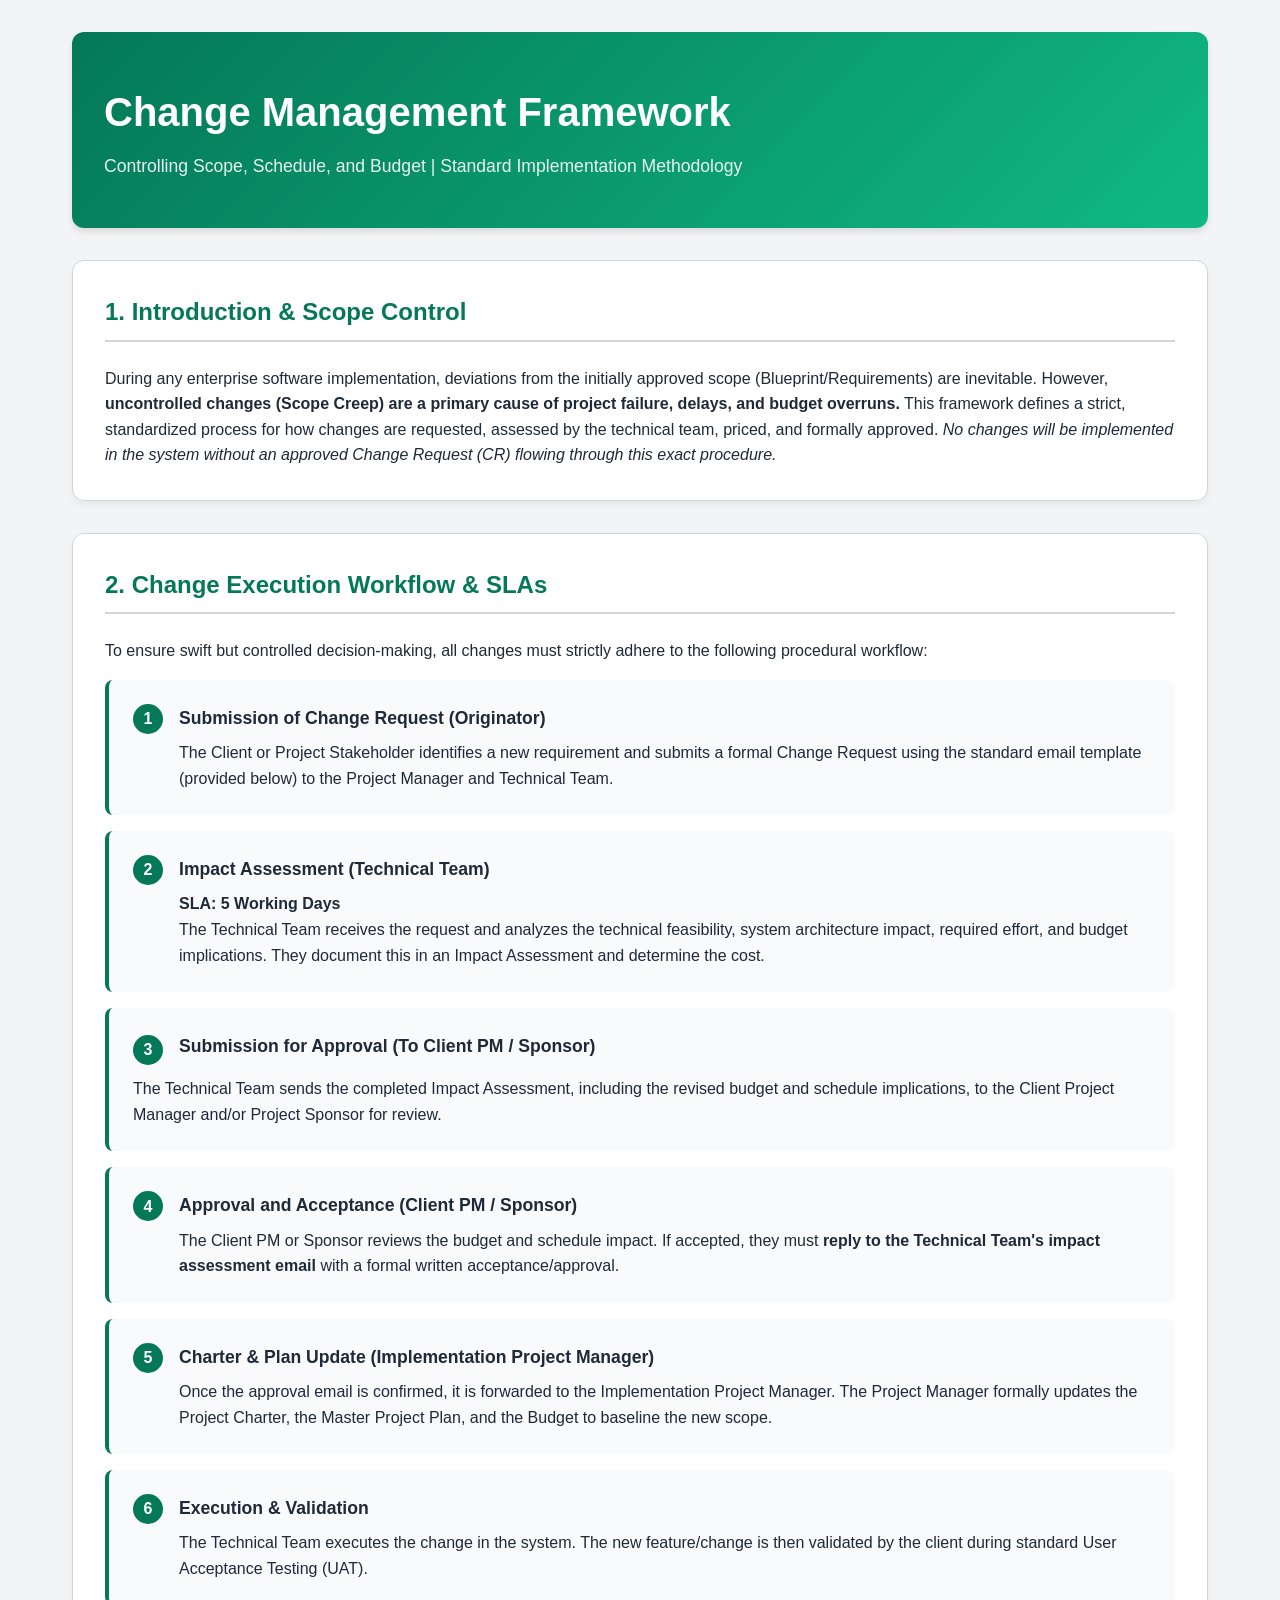
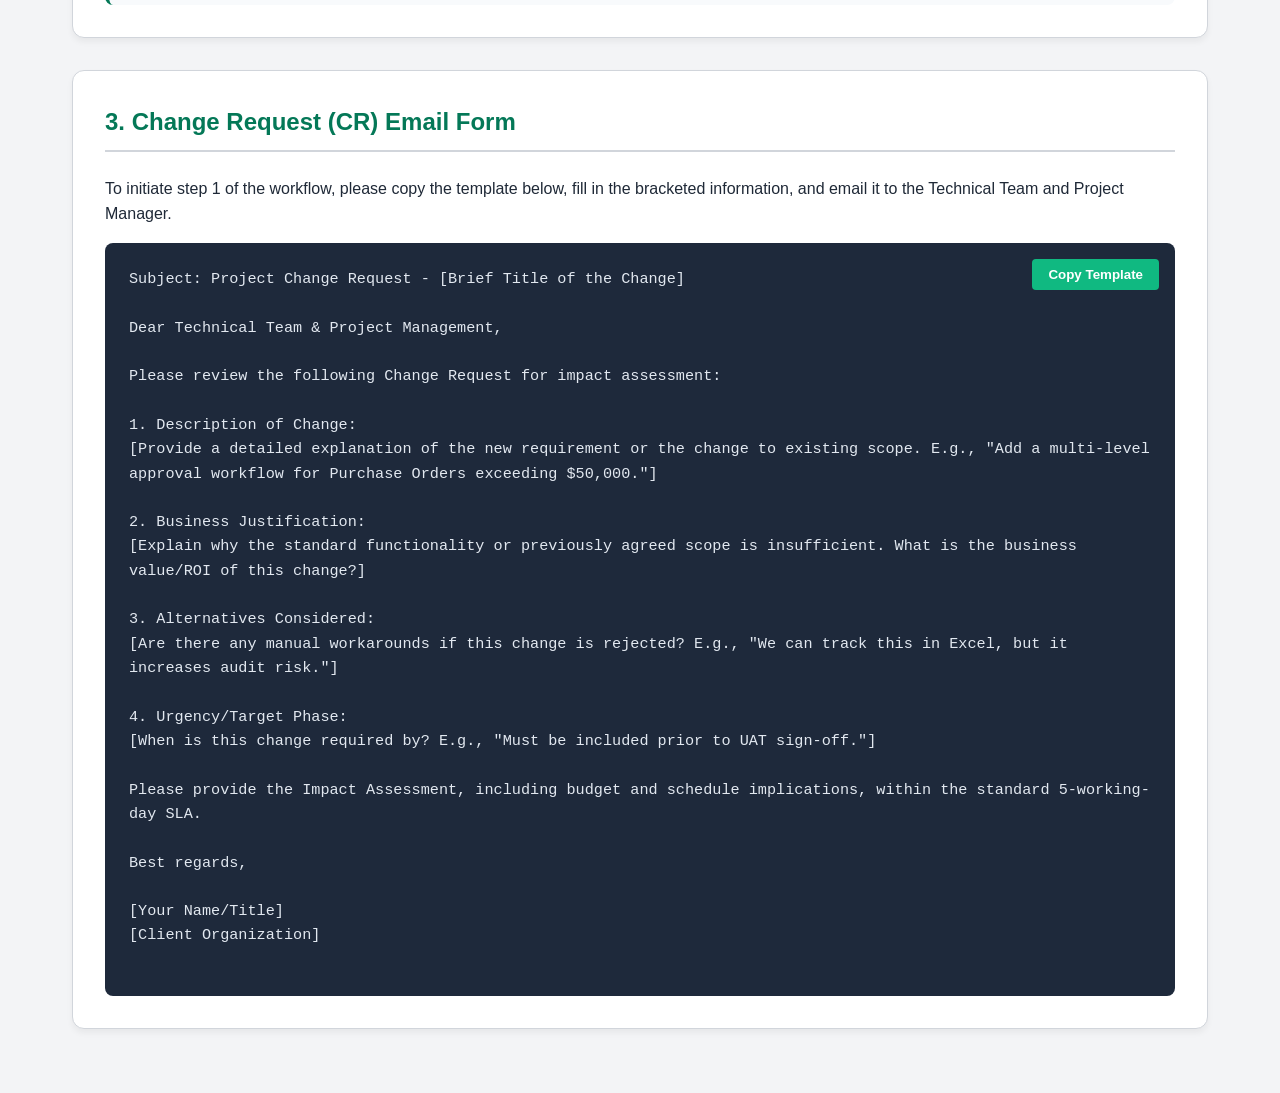
==== change_management_framework.html @ 9e9bbd70 "Add three implementation management framework HTML files" ====
<!DOCTYPE html>
<html lang="en">
<head>
    <meta charset="UTF-8">
    <meta name="viewport" content="width=device-width, initial-scale=1.0">
    <title>Change Management Framework | Implementation Methodology</title>
    <style>
        :root {
            --primary: #047857; /* Emerald 700 */
            --secondary: #10b981; /* Emerald 500 */
            --dark: #1f2937;
            --light: #f9fafb;
            --border: #d1d5db;
            --bg-main: #f3f4f6;
        }

        * { margin: 0; padding: 0; box-sizing: border-box; font-family: 'Inter', sans-serif; }
        body { background-color: var(--bg-main); color: var(--dark); line-height: 1.6; }
        .container { max-width: 1200px; margin: 0 auto; padding: 2rem; }
        
        header { background: linear-gradient(135deg, var(--primary), var(--secondary)); color: white; padding: 3rem 2rem; border-radius: 12px; margin-bottom: 2rem; box-shadow: 0 4px 6px rgba(0,0,0,0.1); }
        header h1 { font-size: 2.5rem; margin-bottom: 0.5rem; }
        header p { font-size: 1.1rem; opacity: 0.9; }

        .card { background: white; border-radius: 12px; padding: 2rem; margin-bottom: 2rem; border: 1px solid var(--border); box-shadow: 0 4px 6px rgba(0,0,0,0.05); }
        .card h2 { color: var(--primary); border-bottom: 2px solid var(--border); padding-bottom: 0.5rem; margin-bottom: 1.5rem; }

        .workflow { display: flex; flex-direction: column; gap: 1rem; margin-top: 1rem; }
        .step { display: flex; align-items: flex-start; background: #f8fafc; padding: 1.5rem; border-radius: 8px; border-left: 4px solid var(--primary); }
        .step-number { background: var(--primary); color: white; width: 30px; height: 30px; border-radius: 50%; display: flex; align-items: center; justify-content: center; font-weight: bold; flex-shrink: 0; margin-right: 1rem; }
        .step-content h3 { margin-bottom: 0.5rem; color: var(--dark); font-size: 1.1rem; }

        .email-template-container { background: #1e293b; color: #e2e8f0; padding: 1.5rem; border-radius: 8px; position: relative; margin-top: 1rem; }
        .email-template-container pre { white-space: pre-wrap; font-family: 'Courier New', Courier, monospace; font-size: 0.95rem; }
        .copy-btn { position: absolute; top: 1rem; right: 1rem; background: var(--secondary); color: white; border: none; padding: 0.5rem 1rem; border-radius: 4px; cursor: pointer; font-weight: bold; transition: background 0.3s; }
        .copy-btn:hover { background: var(--primary); }

        @media (max-width: 768px) {
            .step { flex-direction: column; }
            .step-number { margin-bottom: 1rem; }
        }

        @media print { body { background: white; } header { background: white; color: black; border-bottom: 2px solid black; box-shadow: none;} .card { box-shadow: none; border: none; break-inside: avoid; } .copy-btn { display: none; } .email-template-container { background: #f8fafc; color: black; border: 1px solid black; } }
    </style>
</head>
<body>
    <div class="container">
        <header>
            <h1>Change Management Framework</h1>
            <p>Controlling Scope, Schedule, and Budget | Standard Implementation Methodology</p>
        </header>

        <div class="card">
            <h2>1. Introduction & Scope Control</h2>
            <p>During any enterprise software implementation, deviations from the initially approved scope (Blueprint/Requirements) are inevitable. However, <strong>uncontrolled changes (Scope Creep) are a primary cause of project failure, delays, and budget overruns.</strong> This framework defines a strict, standardized process for how changes are requested, assessed by the technical team, priced, and formally approved. <em>No changes will be implemented in the system without an approved Change Request (CR) flowing through this exact procedure.</em></p>
        </div>

        <div class="card">
            <h2>2. Change Execution Workflow & SLAs</h2>
            <p>To ensure swift but controlled decision-making, all changes must strictly adhere to the following procedural workflow:</p>
            
            <div class="workflow">
                <div class="step">
                    <div class="step-number">1</div>
                    <div class="step-content">
                        <h3>Submission of Change Request (Originator)</h3>
                        <p>The Client or Project Stakeholder identifies a new requirement and submits a formal Change Request using the standard email template (provided below) to the Project Manager and Technical Team.</p>
                    </div>
                </div>
                <div class="step">
                    <div class="step-number">2</div>
                    <div class="step-content">
                        <h3>Impact Assessment (Technical Team)</h3>
                        <p><strong>SLA: 5 Working Days</strong><br>The Technical Team receives the request and analyzes the technical feasibility, system architecture impact, required effort, and budget implications. They document this in an Impact Assessment and determine the cost.</p>
                    </div>
                </div>
                <div class="step">
                    <div class="step-content">
                        <div style="display: flex; align-items: center; margin-bottom: 0.5rem;">
                            <div class="step-number" style="margin-right: 1rem;">3</div>
                            <h3>Submission for Approval (To Client PM / Sponsor)</h3>
                        </div>
                        <p>The Technical Team sends the completed Impact Assessment, including the revised budget and schedule implications, to the Client Project Manager and/or Project Sponsor for review.</p>
                    </div>
                </div>
                <div class="step">
                    <div class="step-number">4</div>
                    <div class="step-content">
                        <h3>Approval and Acceptance (Client PM / Sponsor)</h3>
                        <p>The Client PM or Sponsor reviews the budget and schedule impact. If accepted, they must <strong>reply to the Technical Team's impact assessment email</strong> with a formal written acceptance/approval.</p>
                    </div>
                </div>
                <div class="step">
                    <div class="step-number">5</div>
                    <div class="step-content">
                        <h3>Charter & Plan Update (Implementation Project Manager)</h3>
                        <p>Once the approval email is confirmed, it is forwarded to the Implementation Project Manager. The Project Manager formally updates the Project Charter, the Master Project Plan, and the Budget to baseline the new scope.</p>
                    </div>
                </div>
                <div class="step">
                    <div class="step-number">6</div>
                    <div class="step-content">
                        <h3>Execution & Validation</h3>
                        <p>The Technical Team executes the change in the system. The new feature/change is then validated by the client during standard User Acceptance Testing (UAT).</p>
                    </div>
                </div>
            </div>
        </div>

        <div class="card">
            <h2>3. Change Request (CR) Email Form</h2>
            <p>To initiate step 1 of the workflow, please copy the template below, fill in the bracketed information, and email it to the Technical Team and Project Manager.</p>
            
            <div class="email-template-container">
                <button class="copy-btn" onclick="copyTemplate()">Copy Template</button>
                <pre id="email-template">Subject: Project Change Request - [Brief Title of the Change]

Dear Technical Team & Project Management,

Please review the following Change Request for impact assessment:

1. Description of Change:
[Provide a detailed explanation of the new requirement or the change to existing scope. E.g., "Add a multi-level approval workflow for Purchase Orders exceeding $50,000."]

2. Business Justification:
[Explain why the standard functionality or previously agreed scope is insufficient. What is the business value/ROI of this change?]

3. Alternatives Considered:
[Are there any manual workarounds if this change is rejected? E.g., "We can track this in Excel, but it increases audit risk."]

4. Urgency/Target Phase:
[When is this change required by? E.g., "Must be included prior to UAT sign-off."]

Please provide the Impact Assessment, including budget and schedule implications, within the standard 5-working-day SLA.

Best regards,

[Your Name/Title]
[Client Organization]
                </pre>
            </div>
        </div>

    </div>

    <script>
        function copyTemplate() {
            const templateText = document.getElementById('email-template').innerText;
            
            // Create a temporary textarea to execute the copy command
            const textArea = document.createElement("textarea");
            textArea.value = templateText;
            document.body.appendChild(textArea);
            textArea.select();
            
            try {
                document.execCommand('copy');
                const btn = document.querySelector('.copy-btn');
                btn.innerText = 'Copied!';
                btn.style.backgroundColor = '#059669'; // Darker emerald
                setTimeout(() => {
                    btn.innerText = 'Copy Template';
                    btn.style.backgroundColor = 'var(--secondary)';
                }, 2000);
            } catch (err) {
                console.error('Failed to copy text', err);
            }
            
            document.body.removeChild(textArea);
        }
    </script>
</body>
</html>
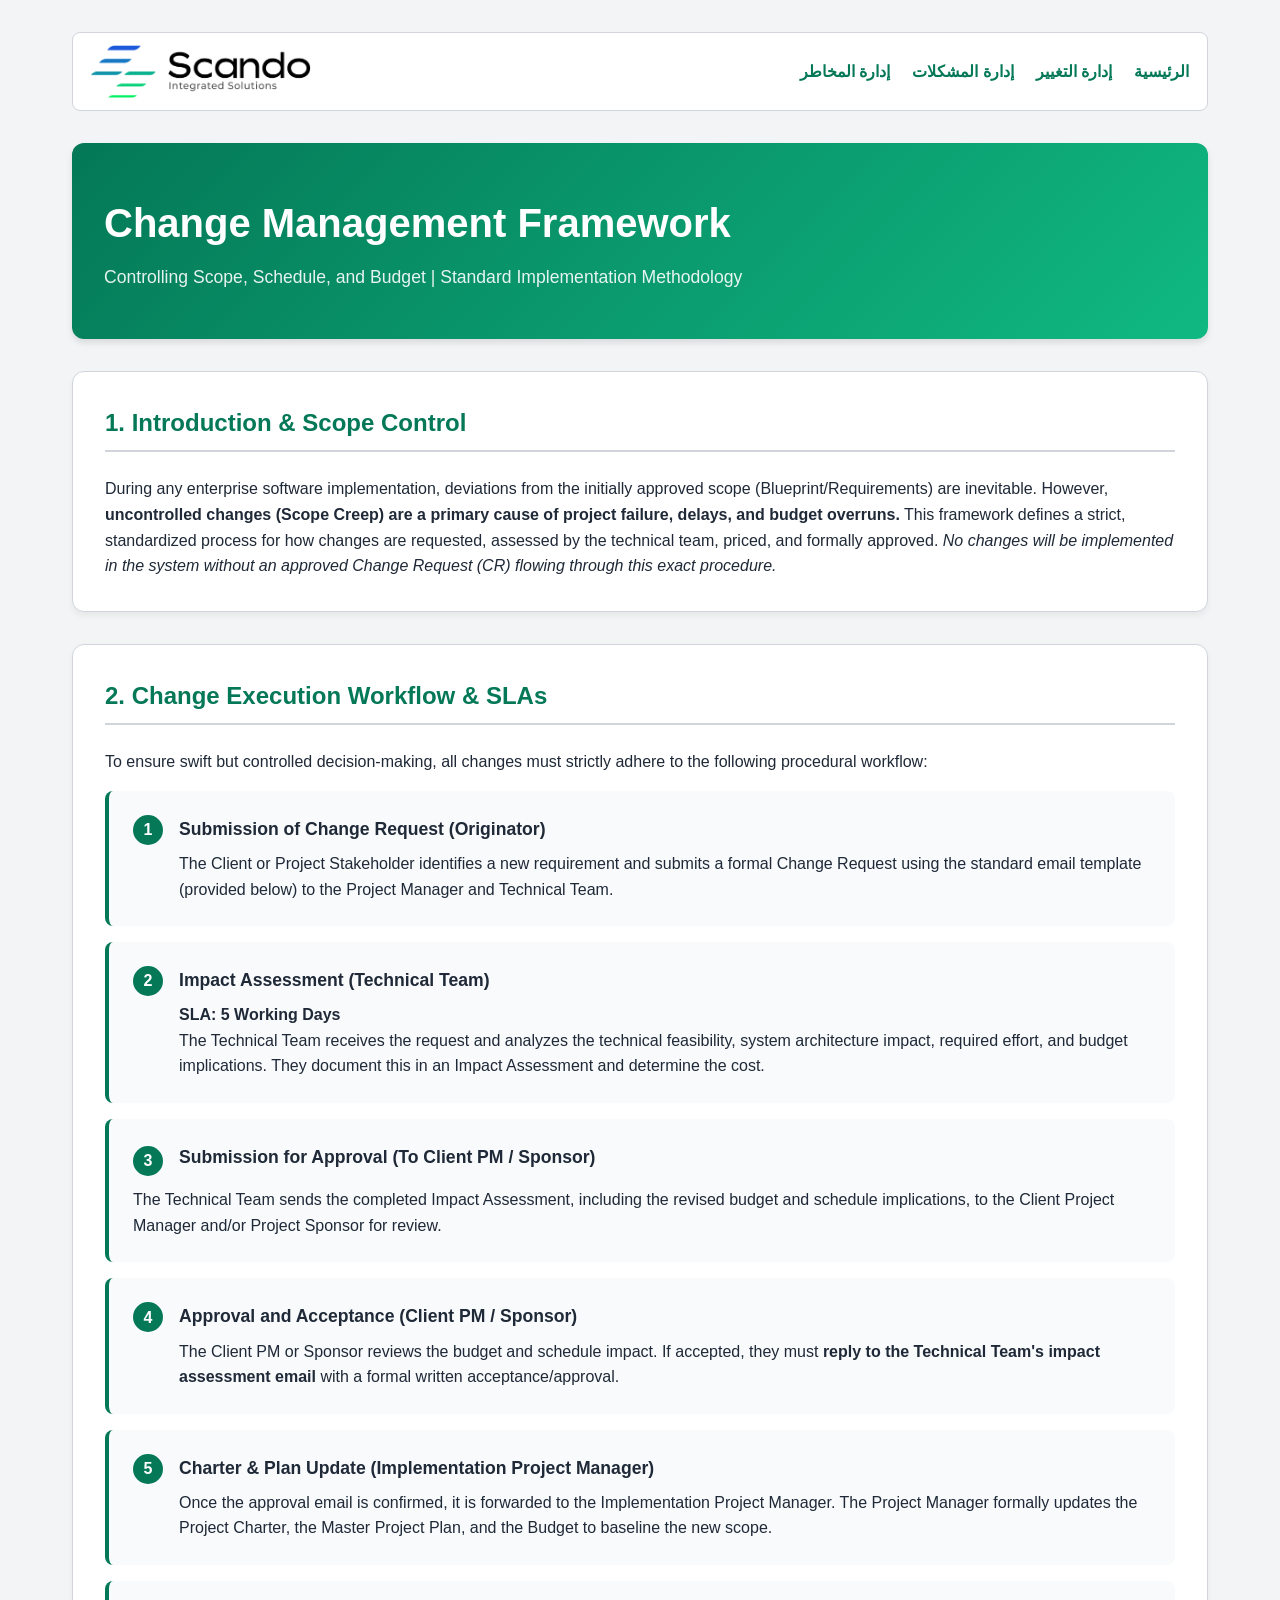
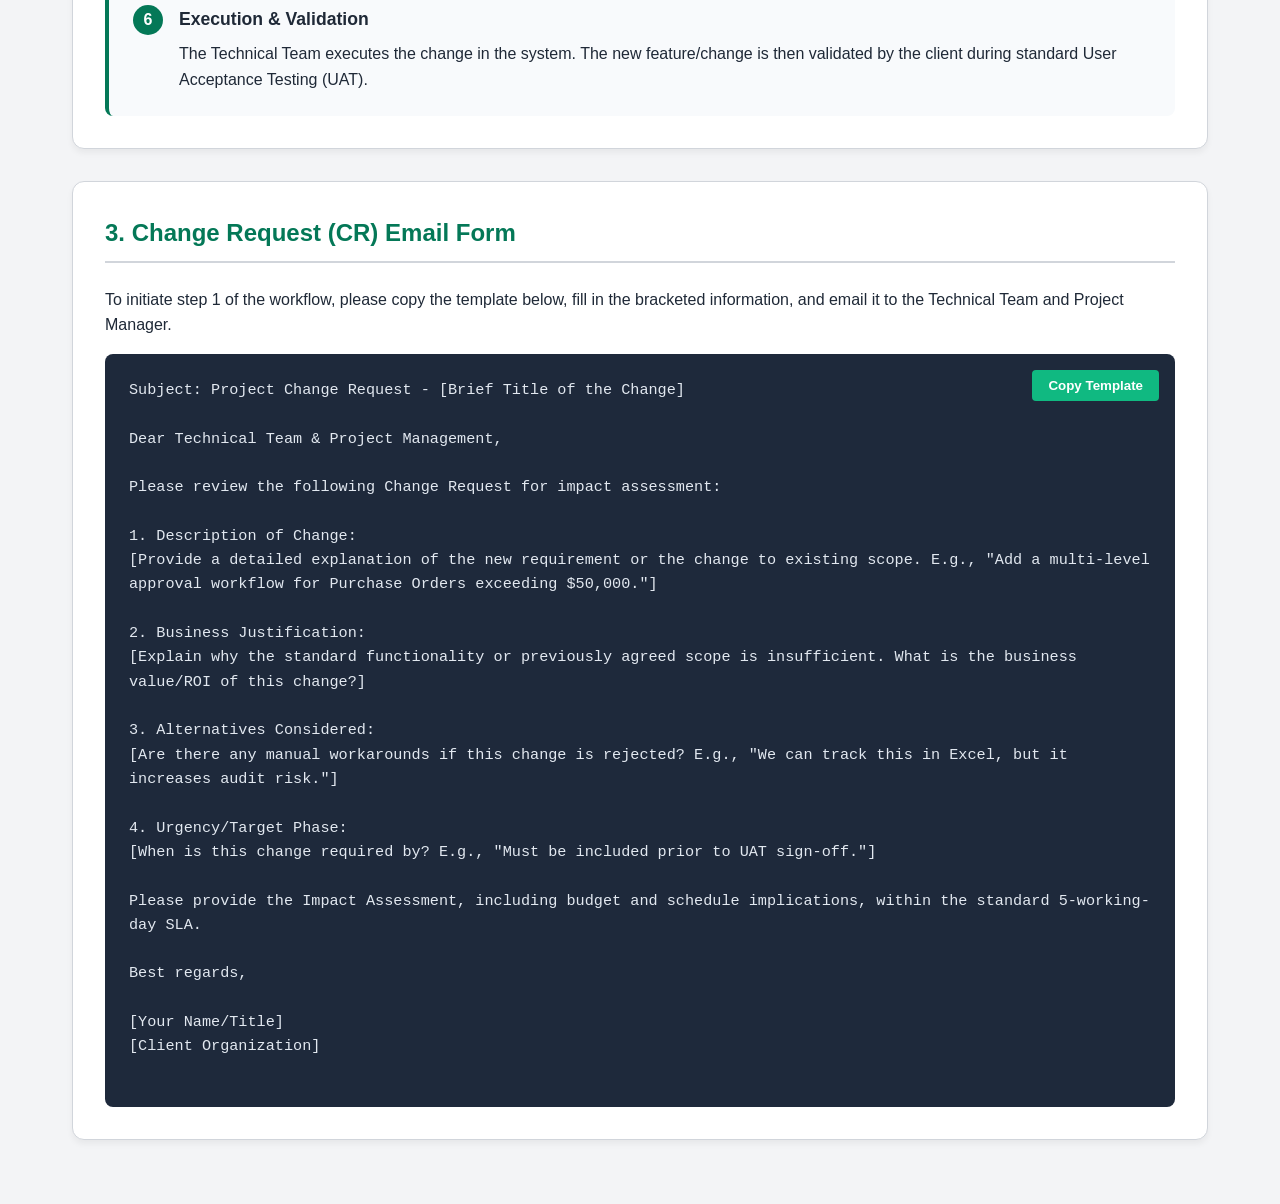
==== commit 5d6ceb0c: "Add Scando nav and bilingual landing pages This change adds a shared Scando branding header and top " ====
--- a/change_management_framework.html
+++ b/change_management_framework.html
@@ -17,6 +17,13 @@
         * { margin: 0; padding: 0; box-sizing: border-box; font-family: 'Inter', sans-serif; }
         body { background-color: var(--bg-main); color: var(--dark); line-height: 1.6; }
         .container { max-width: 1200px; margin: 0 auto; padding: 2rem; }
+
+        .site-nav { display: flex; align-items: center; justify-content: space-between; gap: 24px; padding: 12px 18px; margin-bottom: 2rem; background: white; border: 1px solid var(--border); border-radius: 8px; }
+        .brand img { display: block; width: 220px; max-width: 40vw; height: auto; }
+        .nav-links { display: flex; flex-wrap: wrap; gap: 10px 22px; }
+        .nav-links a { color: var(--primary); font-weight: 700; text-decoration: none; direction: rtl; font-family: Tahoma, Arial, sans-serif; }
+        .nav-links a:hover { color: var(--secondary); text-decoration: underline; }
+        @media (max-width: 768px) { .site-nav { align-items: flex-start; flex-direction: column; } .nav-links { gap: 8px 16px; } }
         
         header { background: linear-gradient(135deg, var(--primary), var(--secondary)); color: white; padding: 3rem 2rem; border-radius: 12px; margin-bottom: 2rem; box-shadow: 0 4px 6px rgba(0,0,0,0.1); }
         header h1 { font-size: 2.5rem; margin-bottom: 0.5rem; }
@@ -45,6 +52,15 @@
 </head>
 <body>
     <div class="container">
+        <nav class="site-nav" aria-label="التنقل الرئيسي">
+            <a class="brand" href="index.html" aria-label="Scando Integrated Solutions"><img src="Scando.png" alt="Scando Integrated Solutions"></a>
+            <div class="nav-links" dir="rtl">
+                <a href="index.html" lang="ar">الرئيسية</a>
+                <a href="change_management_framework.html" lang="ar">إدارة التغيير</a>
+                <a href="issue_management_framework.html" lang="ar">إدارة المشكلات</a>
+                <a href="risk_management_framework.html" lang="ar">إدارة المخاطر</a>
+            </div>
+        </nav>
         <header>
             <h1>Change Management Framework</h1>
             <p>Controlling Scope, Schedule, and Budget | Standard Implementation Methodology</p>
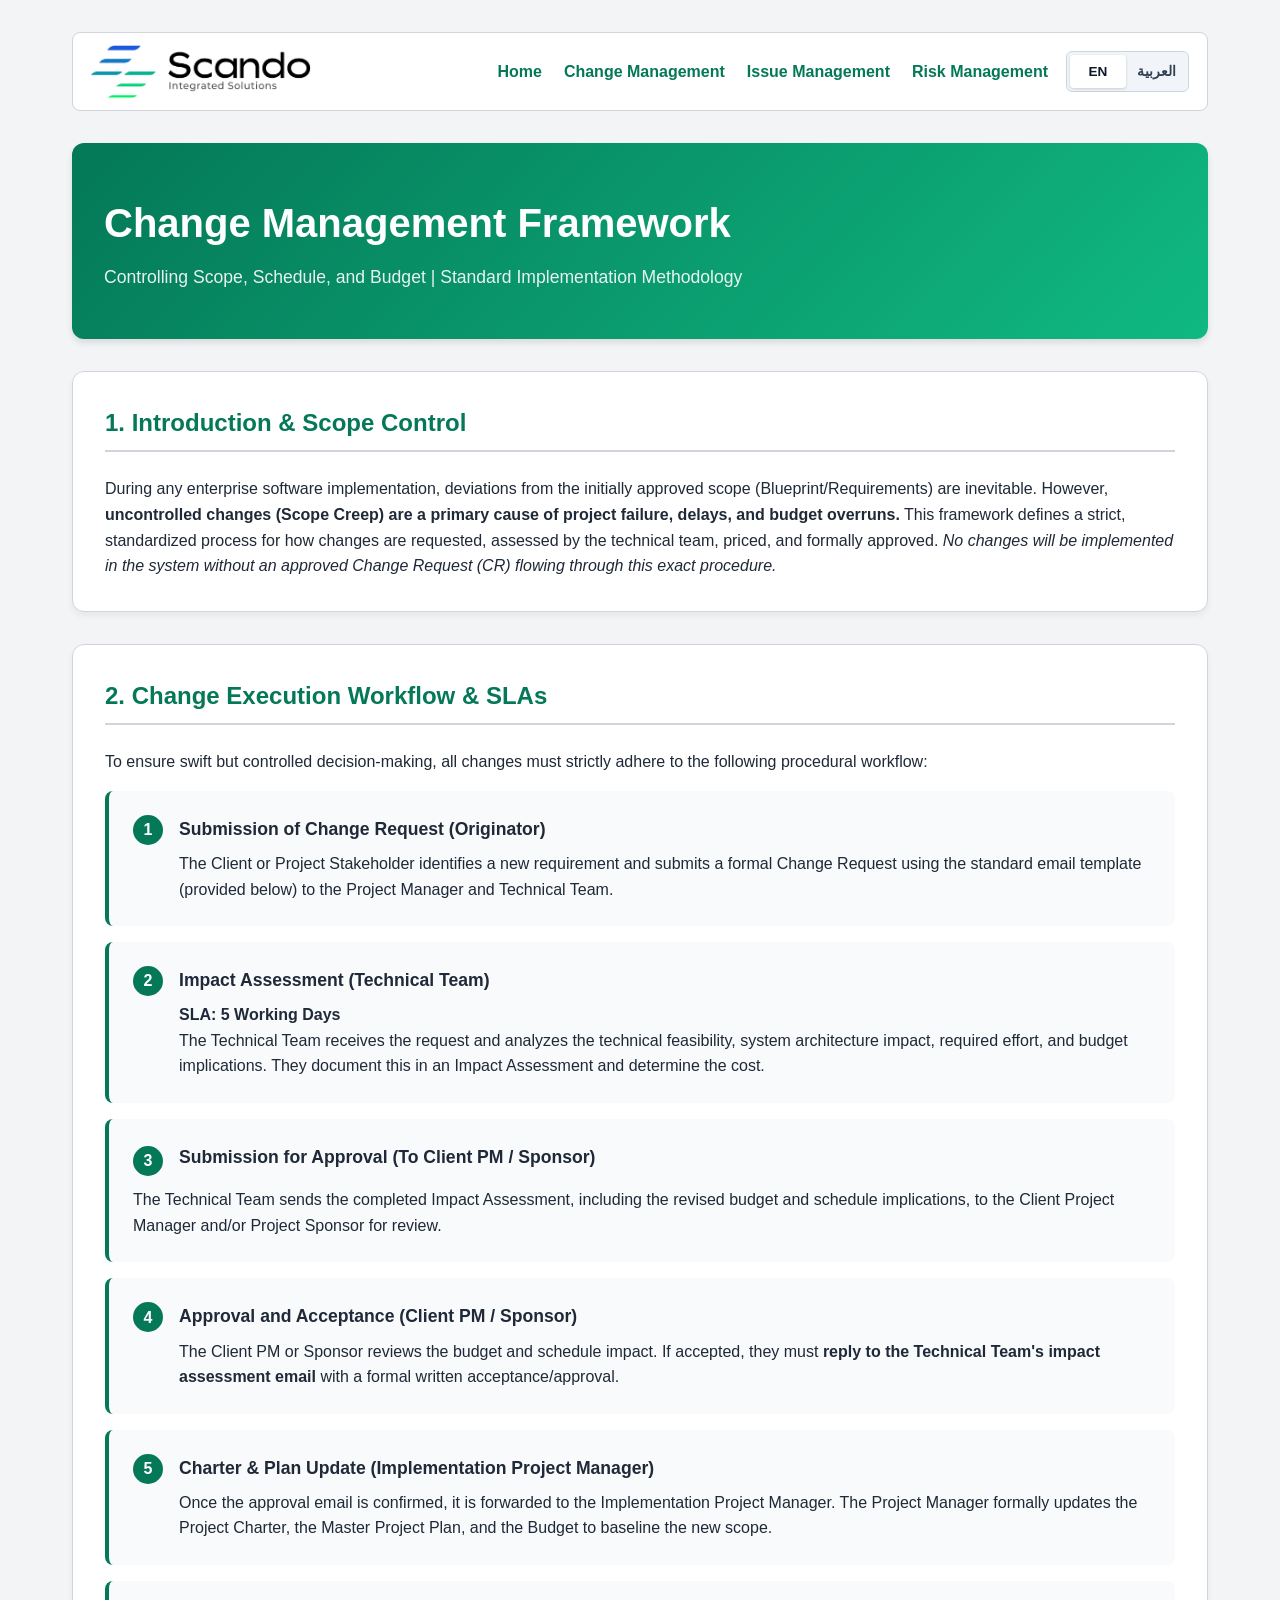
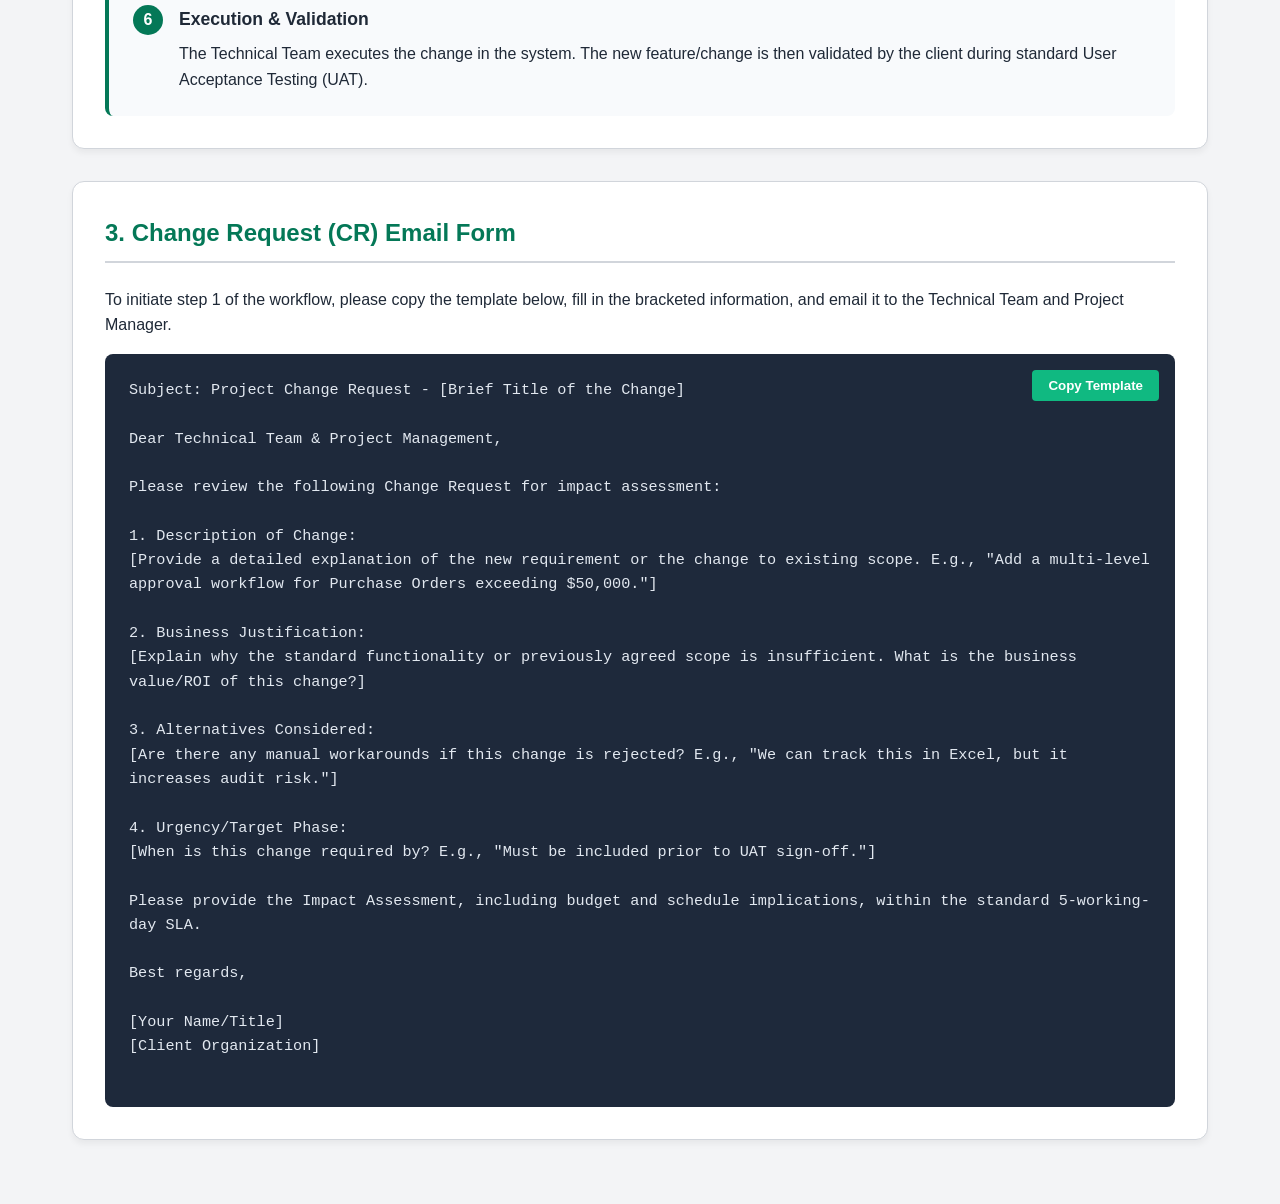
==== commit 8fa84e80: "Add bilingual (EN/AR) language switcher and assets Introduce a client-side language switcher: add la" ====
--- a/change_management_framework.html
+++ b/change_management_framework.html
@@ -4,6 +4,8 @@
     <meta charset="UTF-8">
     <meta name="viewport" content="width=device-width, initial-scale=1.0">
     <title>Change Management Framework | Implementation Methodology</title>
+    <link rel="stylesheet" href="language.css">
+    <script src="language.js" defer></script>
     <style>
         :root {
             --primary: #047857; /* Emerald 700 */
@@ -50,15 +52,21 @@
         @media print { body { background: white; } header { background: white; color: black; border-bottom: 2px solid black; box-shadow: none;} .card { box-shadow: none; border: none; break-inside: avoid; } .copy-btn { display: none; } .email-template-container { background: #f8fafc; color: black; border: 1px solid black; } }
     </style>
 </head>
-<body>
+<body data-page="change">
     <div class="container">
-        <nav class="site-nav" aria-label="التنقل الرئيسي">
+        <nav class="site-nav" aria-label="Main navigation">
             <a class="brand" href="index.html" aria-label="Scando Integrated Solutions"><img src="Scando.png" alt="Scando Integrated Solutions"></a>
-            <div class="nav-links" dir="rtl">
-                <a href="index.html" lang="ar">الرئيسية</a>
-                <a href="change_management_framework.html" lang="ar">إدارة التغيير</a>
-                <a href="issue_management_framework.html" lang="ar">إدارة المشكلات</a>
-                <a href="risk_management_framework.html" lang="ar">إدارة المخاطر</a>
+            <div class="site-nav-controls">
+                <div class="nav-links">
+                    <a href="index.html" data-en="Home" data-ar="الرئيسية">Home</a>
+                    <a href="change_management_framework.html" data-en="Change Management" data-ar="إدارة التغيير">Change Management</a>
+                    <a href="issue_management_framework.html" data-en="Issue Management" data-ar="إدارة المشكلات">Issue Management</a>
+                    <a href="risk_management_framework.html" data-en="Risk Management" data-ar="إدارة المخاطر">Risk Management</a>
+                </div>
+                <div class="language-switch" role="group" aria-label="Language">
+                    <button type="button" data-language="en" aria-pressed="true">EN</button>
+                    <button type="button" data-language="ar" aria-pressed="false">العربية</button>
+                </div>
             </div>
         </nav>
         <header>
@@ -172,10 +180,10 @@
             try {
                 document.execCommand('copy');
                 const btn = document.querySelector('.copy-btn');
-                btn.innerText = 'Copied!';
+                btn.innerText = window.currentLanguage === 'ar' ? 'تم النسخ' : 'Copied!';
                 btn.style.backgroundColor = '#059669'; // Darker emerald
                 setTimeout(() => {
-                    btn.innerText = 'Copy Template';
+                    btn.innerText = window.currentLanguage === 'ar' ? 'نسخ النموذج' : 'Copy Template';
                     btn.style.backgroundColor = 'var(--secondary)';
                 }, 2000);
             } catch (err) {
--- a/language.css
+++ b/language.css
@@ -0,0 +1,116 @@
+html[lang="ar"] body {
+    direction: rtl;
+    text-align: right;
+    font-family: Tahoma, Arial, sans-serif;
+}
+
+.site-nav {
+    direction: ltr;
+}
+
+html[lang="ar"] .site-nav {
+    direction: rtl;
+}
+
+.site-nav-controls {
+    display: flex;
+    align-items: center;
+    gap: 18px;
+}
+
+.language-switch {
+    display: inline-flex;
+    flex: none;
+    gap: 2px;
+    padding: 3px;
+    border: 1px solid #cbd5e1;
+    border-radius: 6px;
+    background: #f1f5f9;
+    direction: ltr;
+}
+
+.language-switch button {
+    min-width: 56px;
+    padding: 6px 9px;
+    border: 0;
+    border-radius: 4px;
+    background: transparent;
+    color: #334155;
+    cursor: pointer;
+    font: inherit;
+    font-size: 0.85rem;
+    font-weight: 700;
+}
+
+.language-switch button[aria-pressed="true"] {
+    background: #ffffff;
+    color: #0f172a;
+    box-shadow: 0 1px 3px rgba(15, 23, 42, 0.18);
+}
+
+.language-switch button:focus-visible,
+.nav-links a:focus-visible {
+    outline: 3px solid #f59e0b;
+    outline-offset: 3px;
+}
+
+html[lang="ar"] .nav-links a {
+    font-family: Tahoma, Arial, sans-serif;
+}
+
+html[lang="ar"] .step {
+    border-right: 4px solid var(--primary, var(--secondary));
+    border-left: 0;
+}
+
+html[lang="ar"] .step-number {
+    margin-right: 0;
+    margin-left: 1rem;
+}
+
+html[lang="ar"] .scenario-box {
+    border-right: 4px solid var(--secondary);
+    border-left: 0;
+    border-radius: 8px 0 0 8px;
+}
+
+html[lang="ar"] th,
+html[lang="ar"] td {
+    text-align: right;
+}
+
+html[lang="ar"] .matrix-table th,
+html[lang="ar"] .matrix-table td {
+    text-align: center;
+}
+
+html[lang="ar"] .lifecycle {
+    direction: rtl;
+}
+
+html[lang="ar"] .email-template-container pre {
+    direction: rtl;
+    text-align: right;
+    font-family: Tahoma, Arial, sans-serif;
+}
+
+html[lang="ar"] .copy-btn {
+    right: auto;
+    left: 1rem;
+}
+
+html[lang="ar"] .grid-2 ul {
+    margin-right: 1.5rem !important;
+    margin-left: 0 !important;
+}
+
+@media (max-width: 768px) {
+    .site-nav {
+        flex-wrap: wrap;
+    }
+
+    .site-nav-controls {
+        flex-wrap: wrap;
+        gap: 12px;
+    }
+}
